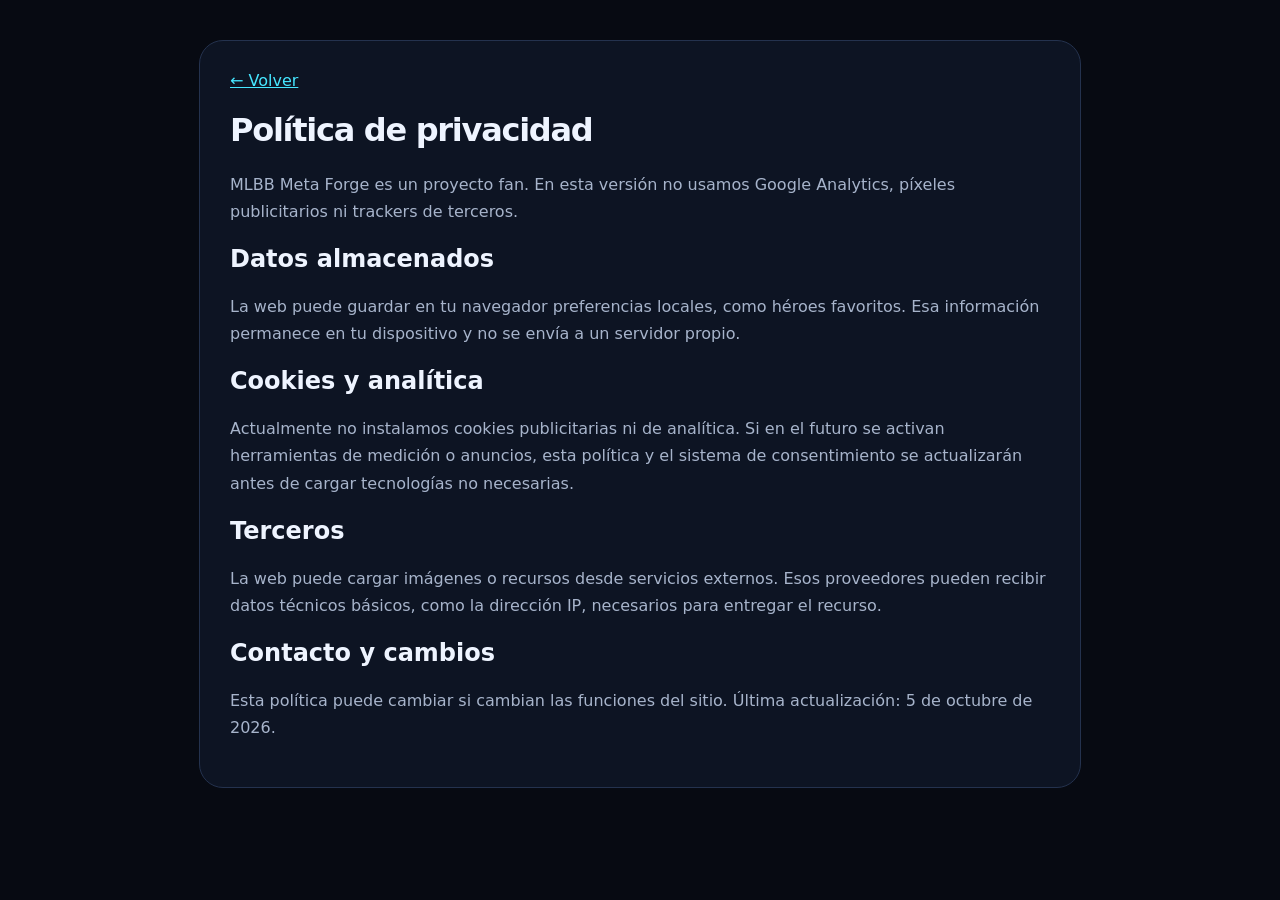
==== privacy.html @ 60f6e736 "Add privacy policy page" ====
<!doctype html><html lang="es"><head><meta charset="utf-8"><meta name="viewport" content="width=device-width,initial-scale=1"><title>Privacidad · MLBB Meta Forge</title><meta name="description" content="Política de privacidad de MLBB Meta Forge."><style>body{margin:0;background:#070a12;color:#eef4ff;font-family:system-ui;padding:40px 20px}main{max-width:820px;margin:auto;background:#0d1423;border:1px solid #24324e;border-radius:24px;padding:30px}a{color:#46e6ff}p,li{color:#a7b4cb;line-height:1.7}h1{letter-spacing:-.04em}</style></head><body><main><a href="./">← Volver</a><h1>Política de privacidad</h1><p>MLBB Meta Forge es un proyecto fan. En esta versión no usamos Google Analytics, píxeles publicitarios ni trackers de terceros.</p><h2>Datos almacenados</h2><p>La web puede guardar en tu navegador preferencias locales, como héroes favoritos. Esa información permanece en tu dispositivo y no se envía a un servidor propio.</p><h2>Cookies y analítica</h2><p>Actualmente no instalamos cookies publicitarias ni de analítica. Si en el futuro se activan herramientas de medición o anuncios, esta política y el sistema de consentimiento se actualizarán antes de cargar tecnologías no necesarias.</p><h2>Terceros</h2><p>La web puede cargar imágenes o recursos desde servicios externos. Esos proveedores pueden recibir datos técnicos básicos, como la dirección IP, necesarios para entregar el recurso.</p><h2>Contacto y cambios</h2><p>Esta política puede cambiar si cambian las funciones del sitio. Última actualización: 5 de octubre de 2026.</p></main></body></html>
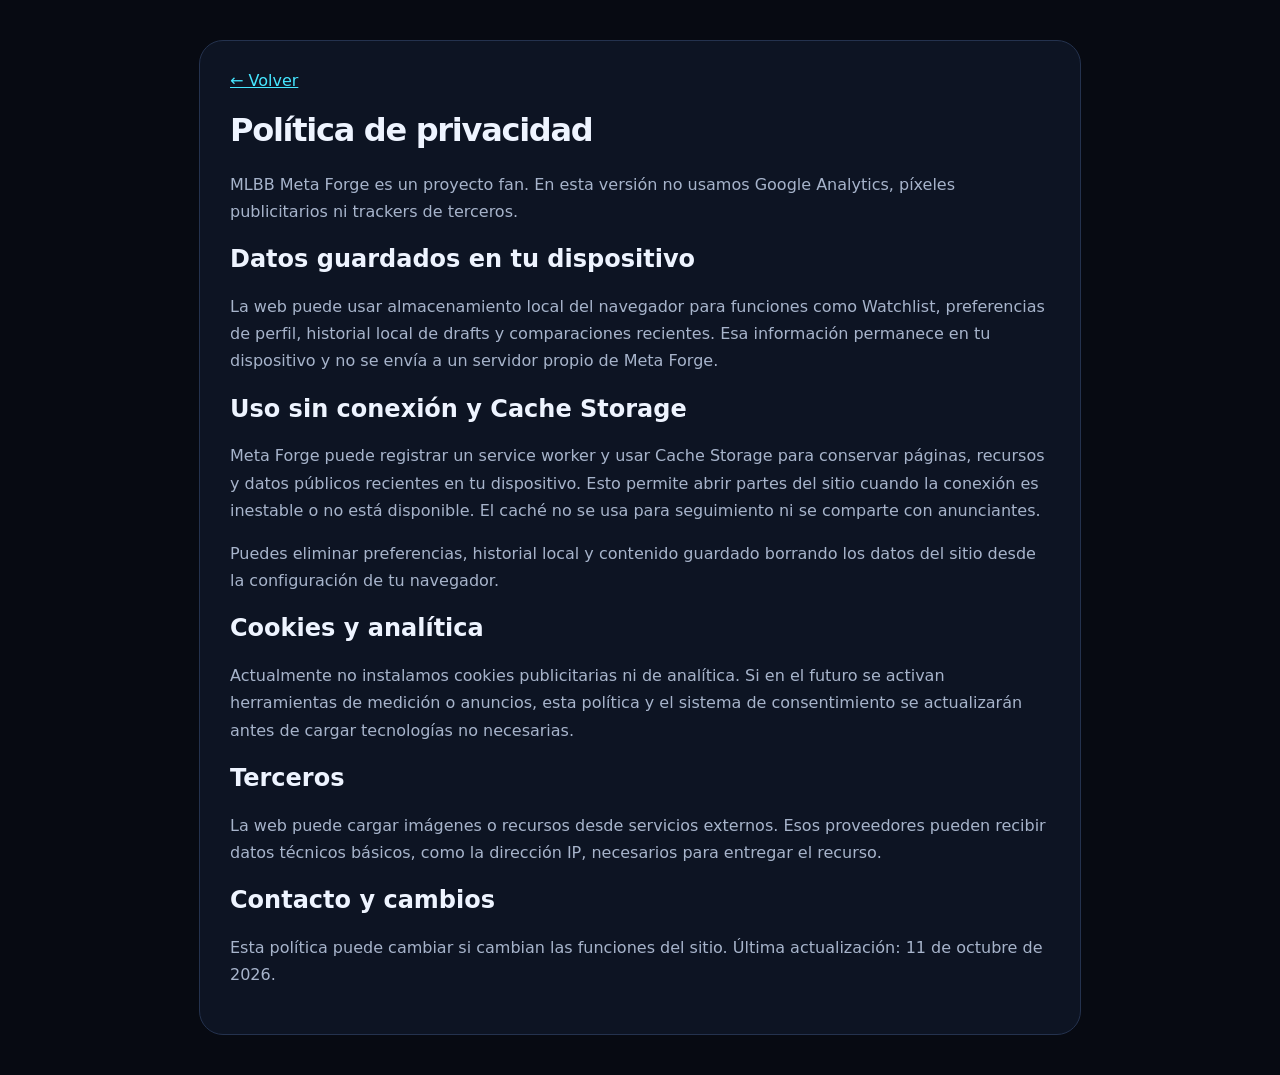
==== commit 36efd593: "Document local history and offline cache privacy" ====
--- a/privacy.html
+++ b/privacy.html
@@ -1 +1 @@
-<!doctype html><html lang="es"><head><meta charset="utf-8"><meta name="viewport" content="width=device-width,initial-scale=1"><title>Privacidad · MLBB Meta Forge</title><meta name="description" content="Política de privacidad de MLBB Meta Forge."><style>body{margin:0;background:#070a12;color:#eef4ff;font-family:system-ui;padding:40px 20px}main{max-width:820px;margin:auto;background:#0d1423;border:1px solid #24324e;border-radius:24px;padding:30px}a{color:#46e6ff}p,li{color:#a7b4cb;line-height:1.7}h1{letter-spacing:-.04em}</style></head><body><main><a href="./">← Volver</a><h1>Política de privacidad</h1><p>MLBB Meta Forge es un proyecto fan. En esta versión no usamos Google Analytics, píxeles publicitarios ni trackers de terceros.</p><h2>Datos almacenados</h2><p>La web puede guardar en tu navegador preferencias locales, como héroes favoritos. Esa información permanece en tu dispositivo y no se envía a un servidor propio.</p><h2>Cookies y analítica</h2><p>Actualmente no instalamos cookies publicitarias ni de analítica. Si en el futuro se activan herramientas de medición o anuncios, esta política y el sistema de consentimiento se actualizarán antes de cargar tecnologías no necesarias.</p><h2>Terceros</h2><p>La web puede cargar imágenes o recursos desde servicios externos. Esos proveedores pueden recibir datos técnicos básicos, como la dirección IP, necesarios para entregar el recurso.</p><h2>Contacto y cambios</h2><p>Esta política puede cambiar si cambian las funciones del sitio. Última actualización: 5 de octubre de 2026.</p></main></body></html>+<!doctype html><html lang="es"><head><meta charset="utf-8"><meta name="viewport" content="width=device-width,initial-scale=1"><title>Privacidad · MLBB Meta Forge</title><meta name="description" content="Política de privacidad de MLBB Meta Forge."><style>body{margin:0;background:#070a12;color:#eef4ff;font-family:system-ui;padding:40px 20px}main{max-width:820px;margin:auto;background:#0d1423;border:1px solid #24324e;border-radius:24px;padding:30px}a{color:#46e6ff}p,li{color:#a7b4cb;line-height:1.7}h1{letter-spacing:-.04em}</style></head><body><main><a href="./">← Volver</a><h1>Política de privacidad</h1><p>MLBB Meta Forge es un proyecto fan. En esta versión no usamos Google Analytics, píxeles publicitarios ni trackers de terceros.</p><h2>Datos guardados en tu dispositivo</h2><p>La web puede usar almacenamiento local del navegador para funciones como Watchlist, preferencias de perfil, historial local de drafts y comparaciones recientes. Esa información permanece en tu dispositivo y no se envía a un servidor propio de Meta Forge.</p><h2>Uso sin conexión y Cache Storage</h2><p>Meta Forge puede registrar un service worker y usar Cache Storage para conservar páginas, recursos y datos públicos recientes en tu dispositivo. Esto permite abrir partes del sitio cuando la conexión es inestable o no está disponible. El caché no se usa para seguimiento ni se comparte con anunciantes.</p><p>Puedes eliminar preferencias, historial local y contenido guardado borrando los datos del sitio desde la configuración de tu navegador.</p><h2>Cookies y analítica</h2><p>Actualmente no instalamos cookies publicitarias ni de analítica. Si en el futuro se activan herramientas de medición o anuncios, esta política y el sistema de consentimiento se actualizarán antes de cargar tecnologías no necesarias.</p><h2>Terceros</h2><p>La web puede cargar imágenes o recursos desde servicios externos. Esos proveedores pueden recibir datos técnicos básicos, como la dirección IP, necesarios para entregar el recurso.</p><h2>Contacto y cambios</h2><p>Esta política puede cambiar si cambian las funciones del sitio. Última actualización: 11 de octubre de 2026.</p></main></body></html>
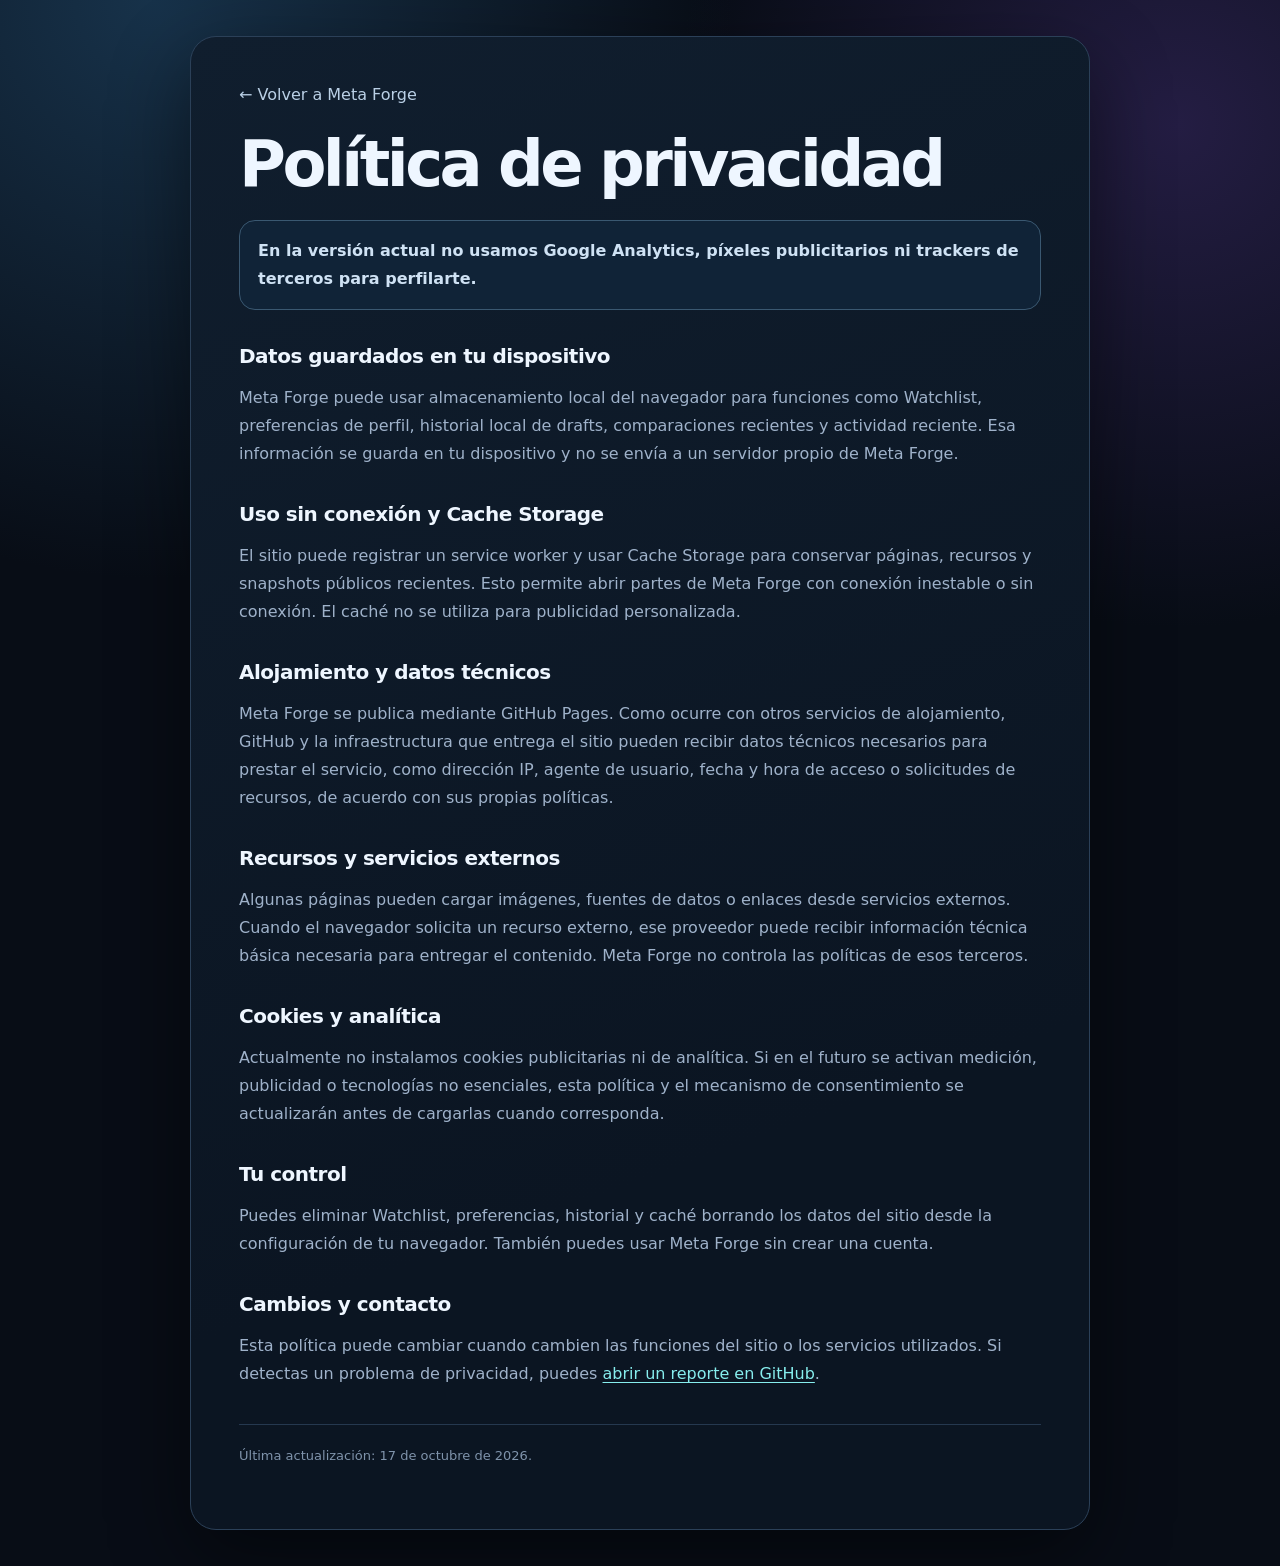
==== commit 7ebd2b5e: "Clarify privacy, hosting, and local data practices" ====
--- a/privacy.html
+++ b/privacy.html
@@ -1 +1 @@
-<!doctype html><html lang="es"><head><meta charset="utf-8"><meta name="viewport" content="width=device-width,initial-scale=1"><title>Privacidad · MLBB Meta Forge</title><meta name="description" content="Política de privacidad de MLBB Meta Forge."><style>body{margin:0;background:#070a12;color:#eef4ff;font-family:system-ui;padding:40px 20px}main{max-width:820px;margin:auto;background:#0d1423;border:1px solid #24324e;border-radius:24px;padding:30px}a{color:#46e6ff}p,li{color:#a7b4cb;line-height:1.7}h1{letter-spacing:-.04em}</style></head><body><main><a href="./">← Volver</a><h1>Política de privacidad</h1><p>MLBB Meta Forge es un proyecto fan. En esta versión no usamos Google Analytics, píxeles publicitarios ni trackers de terceros.</p><h2>Datos guardados en tu dispositivo</h2><p>La web puede usar almacenamiento local del navegador para funciones como Watchlist, preferencias de perfil, historial local de drafts y comparaciones recientes. Esa información permanece en tu dispositivo y no se envía a un servidor propio de Meta Forge.</p><h2>Uso sin conexión y Cache Storage</h2><p>Meta Forge puede registrar un service worker y usar Cache Storage para conservar páginas, recursos y datos públicos recientes en tu dispositivo. Esto permite abrir partes del sitio cuando la conexión es inestable o no está disponible. El caché no se usa para seguimiento ni se comparte con anunciantes.</p><p>Puedes eliminar preferencias, historial local y contenido guardado borrando los datos del sitio desde la configuración de tu navegador.</p><h2>Cookies y analítica</h2><p>Actualmente no instalamos cookies publicitarias ni de analítica. Si en el futuro se activan herramientas de medición o anuncios, esta política y el sistema de consentimiento se actualizarán antes de cargar tecnologías no necesarias.</p><h2>Terceros</h2><p>La web puede cargar imágenes o recursos desde servicios externos. Esos proveedores pueden recibir datos técnicos básicos, como la dirección IP, necesarios para entregar el recurso.</p><h2>Contacto y cambios</h2><p>Esta política puede cambiar si cambian las funciones del sitio. Última actualización: 11 de octubre de 2026.</p></main></body></html>+<!doctype html><html lang="es"><head><meta charset="utf-8"><meta name="viewport" content="width=device-width,initial-scale=1"><meta name="color-scheme" content="dark"><title>Privacidad · MLBB Meta Forge</title><meta name="description" content="Política de privacidad de MLBB Meta Forge: almacenamiento local, caché, alojamiento y terceros."><style>:root{--bg:#080d16;--panel:#0d1827;--line:#2b4058;--text:#eef6ff;--muted:#9fb2ca;--accent:#87eeee}*{box-sizing:border-box}body{margin:0;min-height:100vh;background:radial-gradient(circle at 12% 0,#17324a 0,transparent 30%),radial-gradient(circle at 92% 8%,#241d43 0,transparent 27%),var(--bg);color:var(--text);font-family:Inter,ui-sans-serif,system-ui,-apple-system,BlinkMacSystemFont,"Segoe UI",sans-serif;padding:36px 18px}main{max-width:900px;margin:auto;background:linear-gradient(160deg,#101e2e,#0b1522 72%);border:1px solid var(--line);border-radius:26px;padding:clamp(24px,5vw,48px);box-shadow:0 28px 80px #0007}a{color:var(--accent);text-decoration-thickness:1px;text-underline-offset:3px}.back{display:inline-flex;margin-bottom:28px;text-decoration:none;color:#bad0e6}h1{font-size:clamp(38px,7vw,64px);line-height:1;letter-spacing:-.055em;margin:0 0 18px}h2{font-size:20px;letter-spacing:-.025em;margin:34px 0 10px}p,li{color:var(--muted);line-height:1.75}.note{border:1px solid #3a5871;background:#102337;border-radius:16px;padding:16px 18px;margin:24px 0;color:#cfe2f4}.meta{margin-top:36px;padding-top:20px;border-top:1px solid #25384f;font-size:13px;color:#7f93ab}</style></head><body><main><a class="back" href="./">← Volver a Meta Forge</a><h1>Política de privacidad</h1><p class="note"><strong>En la versión actual no usamos Google Analytics, píxeles publicitarios ni trackers de terceros para perfilarte.</strong></p><h2>Datos guardados en tu dispositivo</h2><p>Meta Forge puede usar almacenamiento local del navegador para funciones como Watchlist, preferencias de perfil, historial local de drafts, comparaciones recientes y actividad reciente. Esa información se guarda en tu dispositivo y no se envía a un servidor propio de Meta Forge.</p><h2>Uso sin conexión y Cache Storage</h2><p>El sitio puede registrar un service worker y usar Cache Storage para conservar páginas, recursos y snapshots públicos recientes. Esto permite abrir partes de Meta Forge con conexión inestable o sin conexión. El caché no se utiliza para publicidad personalizada.</p><h2>Alojamiento y datos técnicos</h2><p>Meta Forge se publica mediante GitHub Pages. Como ocurre con otros servicios de alojamiento, GitHub y la infraestructura que entrega el sitio pueden recibir datos técnicos necesarios para prestar el servicio, como dirección IP, agente de usuario, fecha y hora de acceso o solicitudes de recursos, de acuerdo con sus propias políticas.</p><h2>Recursos y servicios externos</h2><p>Algunas páginas pueden cargar imágenes, fuentes de datos o enlaces desde servicios externos. Cuando el navegador solicita un recurso externo, ese proveedor puede recibir información técnica básica necesaria para entregar el contenido. Meta Forge no controla las políticas de esos terceros.</p><h2>Cookies y analítica</h2><p>Actualmente no instalamos cookies publicitarias ni de analítica. Si en el futuro se activan medición, publicidad o tecnologías no esenciales, esta política y el mecanismo de consentimiento se actualizarán antes de cargarlas cuando corresponda.</p><h2>Tu control</h2><p>Puedes eliminar Watchlist, preferencias, historial y caché borrando los datos del sitio desde la configuración de tu navegador. También puedes usar Meta Forge sin crear una cuenta.</p><h2>Cambios y contacto</h2><p>Esta política puede cambiar cuando cambien las funciones del sitio o los servicios utilizados. Si detectas un problema de privacidad, puedes <a href="https://github.com/juanggm04-ship-it/mlbb-meta-forge/issues" target="_blank" rel="noopener noreferrer">abrir un reporte en GitHub</a>.</p><p class="meta">Última actualización: 17 de octubre de 2026.</p></main></body></html>
